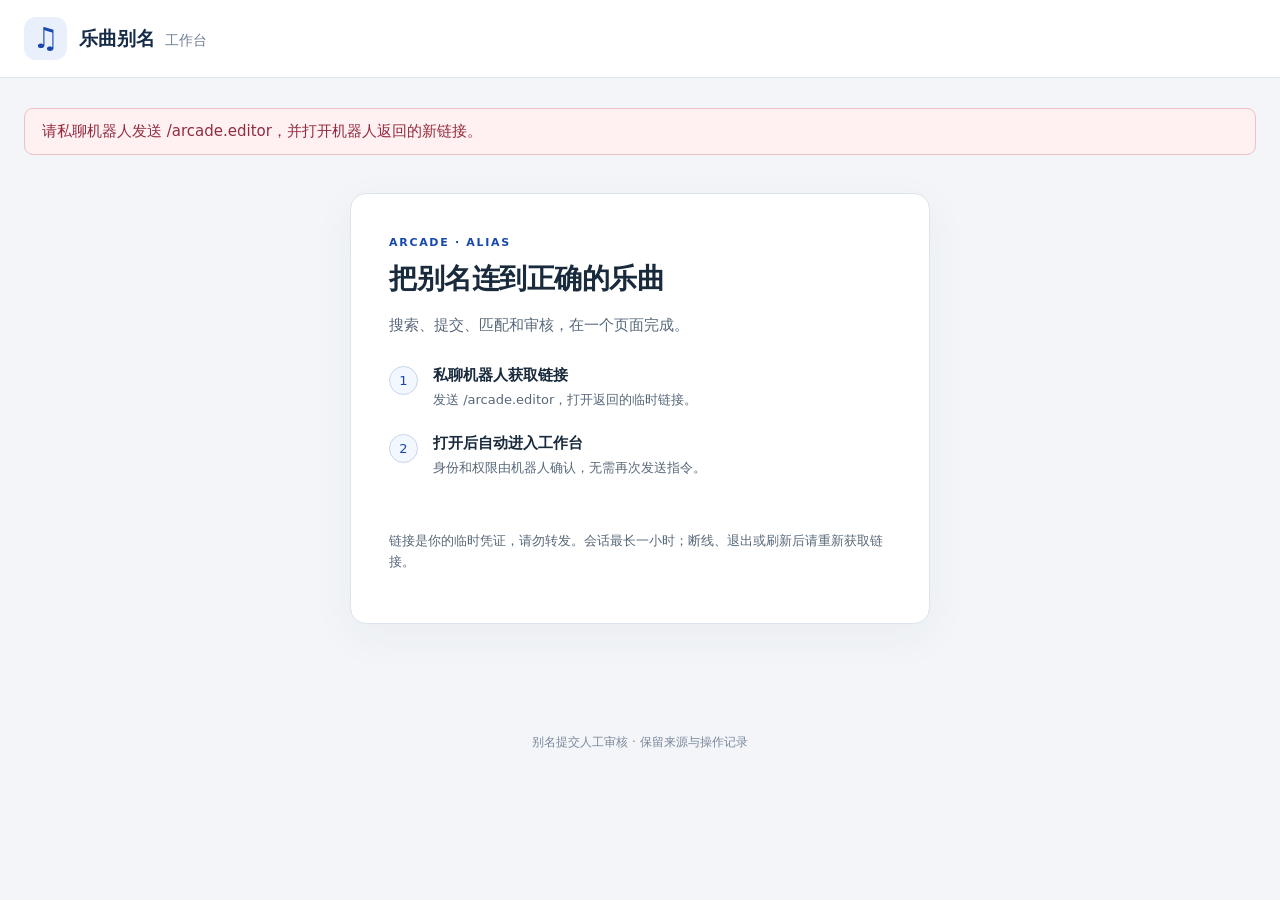
==== src/arcade_helper/web/static/index.html @ 646d93cb "Add standalone alias editor relay Add the optional web relay for standalone alias editing with authe" ====
<!doctype html>
<html lang="zh-CN">
<head>
  <meta charset="utf-8"><meta name="viewport" content="width=device-width, initial-scale=1">
  <meta name="color-scheme" content="light"><title>乐曲别名工作台</title>
  <link rel="stylesheet" href="./portal.css"><script src="./relay.js" defer></script><script src="./portal.js" defer></script>
</head>
<body>
<header class="topbar"><a class="brand" href="./"><span class="brand-icon" aria-hidden="true">♫</span><span>乐曲别名<span class="brand-sub">工作台</span></span></a><div id="account" hidden><span id="identity"></span><button id="logout" class="quiet">退出</button></div></header>
<main>
  <div id="notice" role="status" aria-live="polite" hidden></div>
  <section id="login" class="login-card">
    <span class="eyebrow">ARCADE · ALIAS</span><h1>把别名连到正确的乐曲</h1>
    <p class="muted">搜索、提交、匹配和审核，在一个页面完成。</p>
    <ol class="steps"><li><strong>私聊机器人获取链接</strong><span>发送 /arcade.editor，打开返回的临时链接。</span></li><li><strong>打开后自动进入工作台</strong><span>身份和权限由机器人确认，无需再次发送指令。</span></li></ol>
    <p class="hint">链接是你的临时凭证，请勿转发。会话最长一小时；断线、退出或刷新后请重新获取链接。</p>
  </section>
  <div id="workspace" hidden>
    <div class="page-heading"><div><span class="eyebrow">音乐不止一个名字</span><h1>别名工作台</h1></div><span class="pill">跨游戏共享 · 来源可追溯</span></div>
    <nav class="tabs" aria-label="工作区"><button data-view="submit" aria-current="page">提交别名</button><button data-view="review" class="admin-only" hidden>审核请求</button><button data-view="match" class="admin-only" hidden>曲库匹配</button></nav>
    <section id="view-submit">
      <div class="split">
        <section class="panel"><div class="panel-heading"><h2>1. 找到乐曲</h2><span class="muted">必须选择具体收录</span></div>
          <form id="song-search" class="search-form"><label for="game-filter">游戏</label><select id="game-filter"><option value="">全部游戏</option></select><label for="song-query">曲名、ID 或已有别名</label><div class="input-row"><input id="song-query" required maxlength="256" placeholder="例如 concon〜INAReMIX〜"><button>搜索</button></div></form>
          <p id="search-summary" class="muted">先搜索，再从结果中选择乐曲。</p><div id="song-results" class="results"></div>
        </section>
        <section class="panel"><h2>2. 确认并提交</h2><div id="selection-empty" class="empty">选择左侧搜索结果后，确认音乐版本和别名来源。</div>
          <div id="song-selected" hidden><div id="selected-info"></div><details><summary>同作品的收录</summary><div id="linked-entries"></div></details><div id="evidence-list"></div>
            <form id="alias-form"><label for="alias-text">新别名 <span class="required">*</span></label><input id="alias-text" required maxlength="256" placeholder="输入玩家常用的别名">
              <label for="alias-scope">适用范围</label><select id="alias-scope"><option value="work">同一作品的所有游戏收录</option><option value="game_song">仅当前游戏的这一收录</option></select><p class="hint">共享别名仍记录来源，未指定游戏时优先推断来源游戏。</p>
              <label for="alias-origin">别名来源</label><select id="alias-origin"><option value="selected">当前游戏</option><option value="general">通用来源，不优先推断游戏</option></select>
              <label for="alias-reason">说明 / 依据</label><textarea id="alias-reason" maxlength="2000" rows="3" placeholder="例如社区惯用称呼、出处或纠错原因"></textarea><label for="alias-url">参考链接（可选）</label><input id="alias-url" type="url" maxlength="2048" placeholder="https://">
              <button>提交，等待审核</button><p class="hint">审核通过后生效。重复提交会合并；任何参与提交的人都不能审批该请求。</p>
            </form>
          </div>
        </section>
      </div>
      <section class="panel history"><div class="panel-heading"><h2>我的提交</h2><select id="my-status" aria-label="我的提交状态"><option value="pending">待审核</option><option value="">全部状态</option><option value="approved">已通过</option><option value="rejected">已拒绝</option><option value="withdrawn">已撤回</option></select><button id="my-refresh" class="quiet">刷新</button></div><div id="my-list"></div><button id="my-more" class="secondary" hidden>加载更多</button></section>
    </section>
    <section id="view-review" hidden><div class="split"><section class="panel"><div class="panel-heading"><h2>审核队列</h2><select id="review-status" aria-label="审核状态"><option value="pending">待审核</option><option value="">全部状态</option><option value="approved">已通过</option><option value="rejected">已拒绝</option></select><button id="review-refresh" class="quiet">刷新</button></div><p class="hint">自己的提交和共同提交不能审核。</p><div id="review-list"></div><button id="review-more" class="secondary" hidden>加载更多</button></section><section class="panel"><h2>核对影响</h2><div id="review-detail" class="empty">选择请求，查看歌曲、来源、范围和冲突。</div></section></div></section>
    <section id="view-match" hidden><section class="panel"><div class="panel-heading"><h2>同一音乐的跨游戏匹配</h2><button id="candidate-refresh" class="quiet">刷新</button><button id="associate-open" class="secondary">重新计算匹配</button></div><p class="hint">特殊谱面标记不代表新的音乐版本；Remix、Long 等音乐版本需单独核对。</p><div id="candidate-list" class="candidate-grid"></div><button id="candidate-more" class="secondary" hidden>加载更多</button></section>
      <section class="panel history"><div class="panel-heading"><h2>来源待定记录</h2><button id="import-refresh" class="quiet">刷新</button></div><p class="hint">绑定现有收录、确认新曲或忽略错误记录均生成审核请求。快照变化后需要重新选择来源记录。</p><div id="import-list" class="import-grid"></div><div id="pending-list"></div><button id="pending-more" class="secondary" hidden>加载更多</button><div id="mapping-detail"></div></section>
      <section class="panel history"><h2>手动调整作品关系</h2><p class="hint">用于候选队列之外的误匹配。先按游戏搜索并选择收录，再提交合并或拆分申请。</p><form id="relink-search" class="search-form"><label for="relink-game">游戏</label><select id="relink-game"></select><label for="relink-query">寻找收录</label><div class="input-row"><input id="relink-query" required maxlength="256"><button class="secondary">搜索</button></div></form><div id="relink-results" class="results compact"></div><div id="relink-selection"></div><form id="relink-form"><label for="relink-mode">调整方式</label><select id="relink-mode"><option value="merge">合并到同一作品</option><option value="split">将所选收录拆为独立作品</option></select><label for="relink-reason">理由</label><textarea id="relink-reason" required maxlength="2000" rows="2"></textarea><button>提交关系调整申请</button></form></section>
    </section>
  </div>
</main>
<dialog id="action-dialog"><form id="action-form"><div class="panel-heading"><h2 id="action-title"></h2><button type="button" id="dialog-close" class="quiet" aria-label="关闭对话框">关闭</button></div><p id="action-description" class="muted"></p><div id="action-fields"></div><label for="action-reason">理由 <span class="required">*</span></label><textarea id="action-reason" required maxlength="2000" rows="3"></textarea><div class="button-row"><button type="button" id="dialog-cancel" class="secondary">取消</button><button id="action-submit">确认</button></div><p id="action-error" role="alert"></p></form></dialog>
<dialog id="detail-dialog"><div class="panel-heading"><h2>请求详情</h2><button id="detail-close" class="quiet" aria-label="关闭请求详情">关闭</button></div><div id="detail-content"></div></dialog>
<footer>别名提交人工审核 · 保留来源与操作记录</footer>
</body></html>
---- src/arcade_helper/web/static/portal.css ----
:root{font-family:Inter,"PingFang SC","Microsoft YaHei",system-ui,sans-serif;color:#182a3c;background:#f3f5f8;font-size:15px;--blue:#1748ae;--border:#dde3ec;--muted:#586879}
*{box-sizing:border-box}
body{margin:0}
button,input,select,textarea{font:inherit}
button{min-height:44px;border:1px solid transparent;border-radius:8px;padding:10px 17px;background:var(--blue);color:white;font-weight:600;cursor:pointer}
button:hover:not(:disabled){filter:brightness(.94)}
button:disabled{opacity:.5;cursor:not-allowed}
.secondary{background:white;border-color:#bccbdd;color:#1748ae}
.quiet{background:transparent;color:#43556d;border-color:var(--border)}
input,select,textarea{min-height:44px;border:1px solid #b9c5d5;border-radius:7px;padding:10px 12px;background:white;color:#182a3c;max-width:100%}
textarea{resize:vertical}
label{display:block;font-weight:600;font-size:13px;margin:17px 0 7px}
form>input,form>select,form>textarea{width:100%}
form>button{margin-top:20px}
button:focus-visible,input:focus-visible,select:focus-visible,textarea:focus-visible,summary:focus-visible,a:focus-visible{outline:3px solid #5491ef;outline-offset:3px}
[hidden]{display:none!important}
.topbar{height:78px;background:white;border-bottom:1px solid var(--border);padding:0 max(24px,calc((100vw - 1280px)/2));display:flex;align-items:center;justify-content:space-between;gap:16px}
.brand{display:flex;align-items:center;gap:12px;color:#162b48;font-size:19px;font-weight:750;text-decoration:none;white-space:nowrap}
.brand-icon{background:#e9effb;color:var(--blue);font-size:29px;width:43px;height:43px;border-radius:12px;text-align:center;line-height:43px}
.brand-sub{color:#738096;font-size:14px;font-weight:500;margin-left:10px}
#account{display:flex;align-items:center;gap:12px;font-size:13px}
#identity{max-width:280px;overflow-wrap:anywhere}
main{max-width:1280px;margin:auto;padding:30px 24px 50px}
h1{font-size:29px;line-height:1.35;letter-spacing:-.5px;margin:10px 0 12px}
h2{font-size:17px;margin:0 0 18px;line-height:1.5}
h3{font-size:16px;margin:4px 0 8px;overflow-wrap:anywhere}
p{line-height:1.65}
.muted,.hint{color:var(--muted)}
.hint{font-size:13px;margin:8px 0 12px;line-height:1.6}
.eyebrow{font-size:11px;color:var(--blue);letter-spacing:1.7px;font-weight:700}
.page-heading{display:flex;justify-content:space-between;align-items:center;gap:16px}
.pill,.badge{display:inline-block;background:#edf2fa;color:#466180;font-size:12px;padding:5px 9px;border-radius:6px;line-height:1.4;white-space:normal}
.badge.pending{background:#fff2db;color:#8b5105}
.badge.approved{background:#e8f5ec;color:#20623b}
.badge.rejected,.badge.withdrawn{background:#f6ecee;color:#8e3447}
.tags{display:flex;flex-wrap:wrap;gap:7px;margin:8px 0}
.tabs{display:flex;gap:5px;border-bottom:1px solid var(--border);margin:14px 0 24px}
.tabs button{background:transparent;color:#5e6f84;border-radius:0;min-width:110px;padding:13px 14px;border-bottom:3px solid transparent}
.tabs button[aria-current="page"]{border-bottom-color:var(--blue);color:var(--blue)}
.split{display:grid;grid-template-columns:minmax(0,1fr) minmax(0,1fr);gap:22px;align-items:start}
.panel{background:white;border:1px solid var(--border);border-radius:12px;padding:24px;min-width:0;box-shadow:0 3px 10px #213b5410}
.panel-heading{display:flex;align-items:center;gap:12px;flex-wrap:wrap;margin-bottom:16px}
.panel-heading h2{margin:0;margin-right:auto}
.panel-heading .muted{font-size:12px}
.panel-heading select{width:auto}
.input-row{display:flex;gap:8px}
.input-row input{flex:1;min-width:0}
.search-form>label:first-child{margin-top:0}
.empty{background:#f7f9fc;border:1px dashed #cbd6e4;padding:35px 22px;border-radius:9px;text-align:center;color:#6b7c90;line-height:1.8}
.results{display:flex;flex-direction:column;gap:8px;max-height:580px;overflow-y:auto;padding:3px}
.result,.request-row{width:100%;text-align:left;background:white;border:1px solid var(--border);color:inherit;border-radius:9px;padding:14px 16px;font-weight:400}
.result:hover,.result.selected{border-color:#5784cd;background:#f5f8ff}
.result strong,.request-row strong{display:block;margin:3px 0;overflow-wrap:anywhere}
.result .muted,.request-row .muted{font-size:12px;display:block;line-height:1.6}
.result .badge{margin-right:6px}
.history{margin-top:22px}
.request-row{margin-bottom:8px}
.request-row .topline{display:flex;justify-content:space-between;gap:10px;margin-bottom:5px}
.detail-block{border-bottom:1px solid var(--border);padding:12px 0}
.detail-block:first-child{padding-top:0}
.detail-block p{margin:5px 0}
.song-meta{padding:18px;background:#f1f5fc;border-radius:9px;margin:12px 0}
.song-meta .muted{font-size:13px}
details{margin:15px 0;font-size:13px}
summary{cursor:pointer;min-height:44px;display:flex;align-items:center;color:#435c78}
pre{padding:14px;background:#f3f5f9;border-radius:7px;white-space:pre-wrap;overflow-wrap:anywhere;font-size:12px;max-height:280px;overflow:auto}
.required{color:#af3042}
.warning{background:#fff5df;color:#805117;border:1px solid #efd294;border-radius:8px;padding:12px;line-height:1.65;font-size:13px}
.button-row{display:flex;flex-wrap:wrap;gap:10px;margin-top:18px}
.check-row{display:flex;align-items:flex-start;gap:8px;font-weight:400;line-height:1.6}
.check-row input{min-height:20px;width:20px;flex-shrink:0;margin-top:2px}
.evidence{border-top:1px solid var(--border);padding:12px 0}
.evidence .actions{display:flex;flex-wrap:wrap;gap:7px;margin-top:8px}
.evidence .actions button{font-size:12px;padding:8px 10px}
.candidate-grid{display:grid;grid-template-columns:repeat(2,minmax(0,1fr));gap:15px}
.candidate{border:1px solid var(--border);border-radius:9px;padding:17px}
.compare{display:grid;grid-template-columns:minmax(0,1fr) minmax(0,1fr);gap:12px}
.compare .song-meta{padding:13px;margin:8px 0}
.import-grid{display:flex;flex-wrap:wrap;gap:10px;margin-bottom:20px}
.import-card{background:#f6f8fc;color:#182a3c;border:1px solid var(--border);text-align:left;font-weight:400}
.compact{max-height:270px;margin:12px 0}
.selection-chip{display:flex;align-items:center;justify-content:space-between;gap:10px;border-bottom:1px solid var(--border);padding:9px 0;overflow-wrap:anywhere}
#mapping-detail{margin-top:20px}
#notice{position:sticky;top:10px;z-index:5;background:#eaf3fd;color:#174778;border:1px solid #afc9eb;padding:13px 17px;border-radius:9px;margin-bottom:20px;overflow-wrap:anywhere}
#notice.error{background:#fff0f1;border-color:#edc1c6;color:#932b3e}
.login-card{max-width:580px;margin:38px auto;background:white;border:1px solid var(--border);border-radius:16px;padding:38px;box-shadow:0 12px 45px #2340690c}
.login-card h1{font-size:28px}
.steps{padding:0;list-style:none;counter-reset:steps;margin:28px 0}
.steps li{counter-increment:steps;position:relative;padding:0 0 24px 44px}
.steps li:before{content:counter(steps);position:absolute;left:0;top:0;border:1px solid #c6d5ec;border-radius:50%;background:#f3f7ff;color:var(--blue);width:27px;height:27px;text-align:center;line-height:27px;font-size:13px}
.steps span{display:block;color:var(--muted);font-size:13px;line-height:1.6;margin-top:5px}
footer{text-align:center;color:#7a889b;font-size:12px;padding:22px}
dialog{border:1px solid var(--border);border-radius:12px;max-width:580px;width:calc(100% - 36px);padding:25px;color:#182a3c;max-height:85vh;overflow:auto}
dialog::backdrop{background:#14243a80}
#action-error{color:#a72d40;font-size:13px;overflow-wrap:anywhere}
.danger{background:#a73247}
.loading{color:var(--muted);padding:18px}
.inline-list{margin:10px 0;line-height:1.8;overflow-wrap:anywhere}
@media(max-width:850px){.split{grid-template-columns:1fr}
.candidate-grid{grid-template-columns:1fr}
.page-heading>.pill{display:none}
.panel{padding:19px}
.topbar{padding:0 20px}
main{padding:23px 18px 35px}
.brand-sub{display:none}
#identity{max-width:140px}
.results{max-height:360px}
}
@media(max-width:450px){.topbar{height:68px;padding:0 14px}
.brand{font-size:16px;gap:8px}
.brand-icon{width:34px;height:34px;font-size:24px;line-height:34px}
.login-card{padding:25px 20px;margin:16px 0}
.login-card h1{font-size:25px}
h1{font-size:25px}
.tabs button{min-width:0;flex:1;padding:12px 10px}
.compare{grid-template-columns:1fr}
#account{gap:6px}
#identity{max-width:100px;font-size:11px}
.panel-heading{gap:8px}
.input-row button{padding:10px 13px}
}
@media(prefers-reduced-motion:no-preference){button{transition:background-color .12s,border-color .12s}
}


.request-item{display:flex;gap:8px;align-items:center;margin-bottom:8px}
.request-item .request-row{margin:0;flex:1;min-width:0}
.request-item>button{flex-shrink:0;font-size:12px;padding:10px}


.song-meta{overflow-wrap:anywhere}
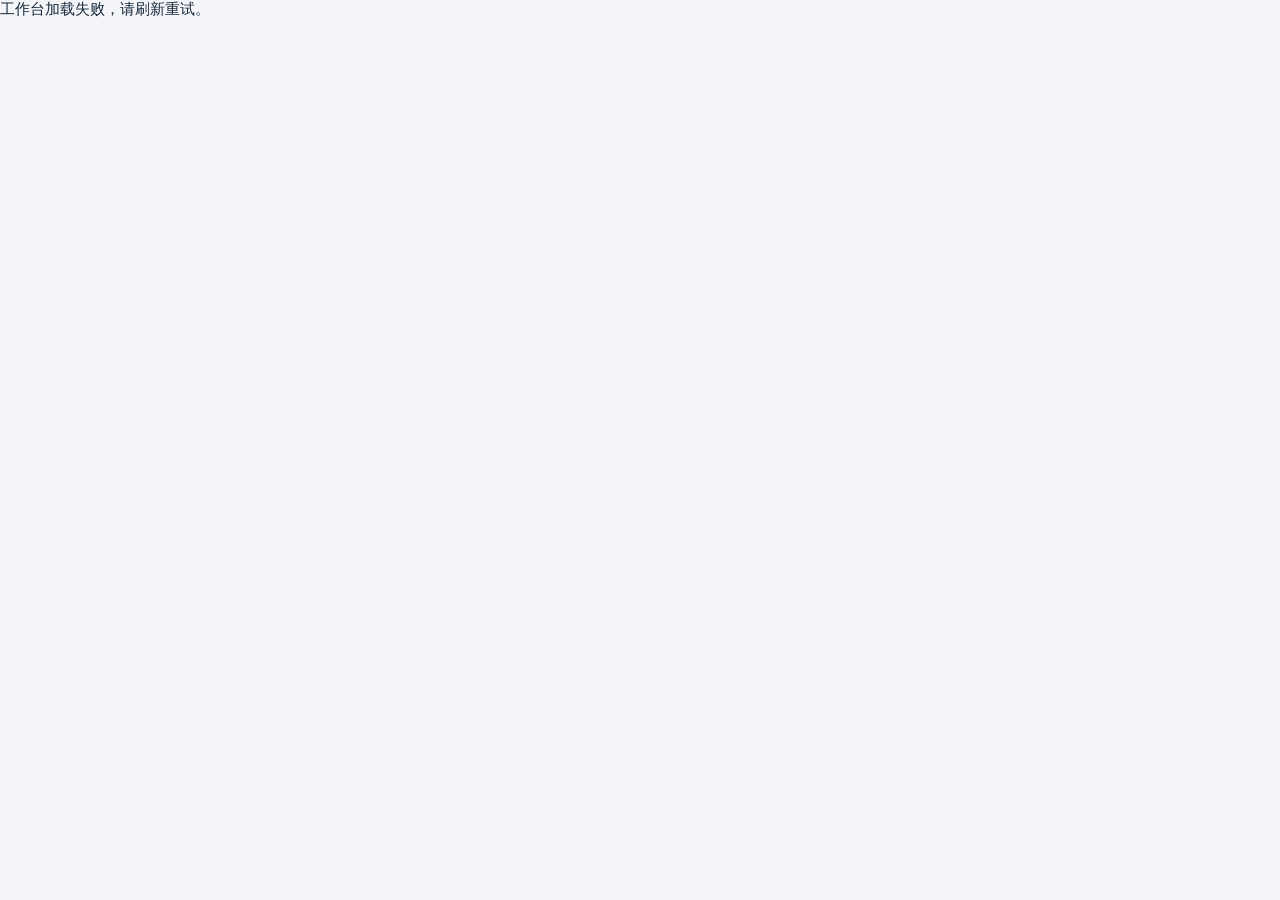
==== commit 9be99dd9: "feat(web): support shared management entry points Extract the alias panel for embedding while retain" ====
--- a/src/arcade_helper/web/static/index.html
+++ b/src/arcade_helper/web/static/index.html
@@ -5,46 +5,4 @@
   <meta name="color-scheme" content="light"><title>乐曲别名工作台</title>
   <link rel="stylesheet" href="./portal.css"><script src="./relay.js" defer></script><script src="./portal.js" defer></script>
 </head>
-<body>
-<header class="topbar"><a class="brand" href="./"><span class="brand-icon" aria-hidden="true">♫</span><span>乐曲别名<span class="brand-sub">工作台</span></span></a><div id="account" hidden><span id="identity"></span><button id="logout" class="quiet">退出</button></div></header>
-<main>
-  <div id="notice" role="status" aria-live="polite" hidden></div>
-  <section id="login" class="login-card">
-    <span class="eyebrow">ARCADE · ALIAS</span><h1>把别名连到正确的乐曲</h1>
-    <p class="muted">搜索、提交、匹配和审核，在一个页面完成。</p>
-    <ol class="steps"><li><strong>私聊机器人获取链接</strong><span>发送 /arcade.editor，打开返回的临时链接。</span></li><li><strong>打开后自动进入工作台</strong><span>身份和权限由机器人确认，无需再次发送指令。</span></li></ol>
-    <p class="hint">链接是你的临时凭证，请勿转发。会话最长一小时；断线、退出或刷新后请重新获取链接。</p>
-  </section>
-  <div id="workspace" hidden>
-    <div class="page-heading"><div><span class="eyebrow">音乐不止一个名字</span><h1>别名工作台</h1></div><span class="pill">跨游戏共享 · 来源可追溯</span></div>
-    <nav class="tabs" aria-label="工作区"><button data-view="submit" aria-current="page">提交别名</button><button data-view="review" class="admin-only" hidden>审核请求</button><button data-view="match" class="admin-only" hidden>曲库匹配</button></nav>
-    <section id="view-submit">
-      <div class="split">
-        <section class="panel"><div class="panel-heading"><h2>1. 找到乐曲</h2><span class="muted">必须选择具体收录</span></div>
-          <form id="song-search" class="search-form"><label for="game-filter">游戏</label><select id="game-filter"><option value="">全部游戏</option></select><label for="song-query">曲名、ID 或已有别名</label><div class="input-row"><input id="song-query" required maxlength="256" placeholder="例如 concon〜INAReMIX〜"><button>搜索</button></div></form>
-          <p id="search-summary" class="muted">先搜索，再从结果中选择乐曲。</p><div id="song-results" class="results"></div>
-        </section>
-        <section class="panel"><h2>2. 确认并提交</h2><div id="selection-empty" class="empty">选择左侧搜索结果后，确认音乐版本和别名来源。</div>
-          <div id="song-selected" hidden><div id="selected-info"></div><details><summary>同作品的收录</summary><div id="linked-entries"></div></details><div id="evidence-list"></div>
-            <form id="alias-form"><label for="alias-text">新别名 <span class="required">*</span></label><input id="alias-text" required maxlength="256" placeholder="输入玩家常用的别名">
-              <label for="alias-scope">适用范围</label><select id="alias-scope"><option value="work">同一作品的所有游戏收录</option><option value="game_song">仅当前游戏的这一收录</option></select><p class="hint">共享别名仍记录来源，未指定游戏时优先推断来源游戏。</p>
-              <label for="alias-origin">别名来源</label><select id="alias-origin"><option value="selected">当前游戏</option><option value="general">通用来源，不优先推断游戏</option></select>
-              <label for="alias-reason">说明 / 依据</label><textarea id="alias-reason" maxlength="2000" rows="3" placeholder="例如社区惯用称呼、出处或纠错原因"></textarea><label for="alias-url">参考链接（可选）</label><input id="alias-url" type="url" maxlength="2048" placeholder="https://">
-              <button>提交，等待审核</button><p class="hint">审核通过后生效。重复提交会合并；任何参与提交的人都不能审批该请求。</p>
-            </form>
-          </div>
-        </section>
-      </div>
-      <section class="panel history"><div class="panel-heading"><h2>我的提交</h2><select id="my-status" aria-label="我的提交状态"><option value="pending">待审核</option><option value="">全部状态</option><option value="approved">已通过</option><option value="rejected">已拒绝</option><option value="withdrawn">已撤回</option></select><button id="my-refresh" class="quiet">刷新</button></div><div id="my-list"></div><button id="my-more" class="secondary" hidden>加载更多</button></section>
-    </section>
-    <section id="view-review" hidden><div class="split"><section class="panel"><div class="panel-heading"><h2>审核队列</h2><select id="review-status" aria-label="审核状态"><option value="pending">待审核</option><option value="">全部状态</option><option value="approved">已通过</option><option value="rejected">已拒绝</option></select><button id="review-refresh" class="quiet">刷新</button></div><p class="hint">自己的提交和共同提交不能审核。</p><div id="review-list"></div><button id="review-more" class="secondary" hidden>加载更多</button></section><section class="panel"><h2>核对影响</h2><div id="review-detail" class="empty">选择请求，查看歌曲、来源、范围和冲突。</div></section></div></section>
-    <section id="view-match" hidden><section class="panel"><div class="panel-heading"><h2>同一音乐的跨游戏匹配</h2><button id="candidate-refresh" class="quiet">刷新</button><button id="associate-open" class="secondary">重新计算匹配</button></div><p class="hint">特殊谱面标记不代表新的音乐版本；Remix、Long 等音乐版本需单独核对。</p><div id="candidate-list" class="candidate-grid"></div><button id="candidate-more" class="secondary" hidden>加载更多</button></section>
-      <section class="panel history"><div class="panel-heading"><h2>来源待定记录</h2><button id="import-refresh" class="quiet">刷新</button></div><p class="hint">绑定现有收录、确认新曲或忽略错误记录均生成审核请求。快照变化后需要重新选择来源记录。</p><div id="import-list" class="import-grid"></div><div id="pending-list"></div><button id="pending-more" class="secondary" hidden>加载更多</button><div id="mapping-detail"></div></section>
-      <section class="panel history"><h2>手动调整作品关系</h2><p class="hint">用于候选队列之外的误匹配。先按游戏搜索并选择收录，再提交合并或拆分申请。</p><form id="relink-search" class="search-form"><label for="relink-game">游戏</label><select id="relink-game"></select><label for="relink-query">寻找收录</label><div class="input-row"><input id="relink-query" required maxlength="256"><button class="secondary">搜索</button></div></form><div id="relink-results" class="results compact"></div><div id="relink-selection"></div><form id="relink-form"><label for="relink-mode">调整方式</label><select id="relink-mode"><option value="merge">合并到同一作品</option><option value="split">将所选收录拆为独立作品</option></select><label for="relink-reason">理由</label><textarea id="relink-reason" required maxlength="2000" rows="2"></textarea><button>提交关系调整申请</button></form></section>
-    </section>
-  </div>
-</main>
-<dialog id="action-dialog"><form id="action-form"><div class="panel-heading"><h2 id="action-title"></h2><button type="button" id="dialog-close" class="quiet" aria-label="关闭对话框">关闭</button></div><p id="action-description" class="muted"></p><div id="action-fields"></div><label for="action-reason">理由 <span class="required">*</span></label><textarea id="action-reason" required maxlength="2000" rows="3"></textarea><div class="button-row"><button type="button" id="dialog-cancel" class="secondary">取消</button><button id="action-submit">确认</button></div><p id="action-error" role="alert"></p></form></dialog>
-<dialog id="detail-dialog"><div class="panel-heading"><h2>请求详情</h2><button id="detail-close" class="quiet" aria-label="关闭请求详情">关闭</button></div><div id="detail-content"></div></dialog>
-<footer>别名提交人工审核 · 保留来源与操作记录</footer>
-</body></html>
+<body class="alias-panel"><div id="alias-root"></div></body></html>
--- a/src/arcade_helper/web/static/portal.css
+++ b/src/arcade_helper/web/static/portal.css
@@ -1,6 +1,7 @@
-:root{font-family:Inter,"PingFang SC","Microsoft YaHei",system-ui,sans-serif;color:#182a3c;background:#f3f5f8;font-size:15px;--blue:#1748ae;--border:#dde3ec;--muted:#586879}
+@scope (.alias-panel) {
+:scope{font-family:Inter,"PingFang SC","Microsoft YaHei",system-ui,sans-serif;color:#182a3c;background:#f3f5f8;font-size:15px;--blue:#1748ae;--border:#dde3ec;--muted:#586879}
 *{box-sizing:border-box}
-body{margin:0}
+:scope{margin:0}
 button,input,select,textarea{font:inherit}
 button{min-height:44px;border:1px solid transparent;border-radius:8px;padding:10px 17px;background:var(--blue);color:white;font-weight:600;cursor:pointer}
 button:hover:not(:disabled){filter:brightness(.94)}
@@ -49,6 +50,7 @@
 .empty{background:#f7f9fc;border:1px dashed #cbd6e4;padding:35px 22px;border-radius:9px;text-align:center;color:#6b7c90;line-height:1.8}
 .results{display:flex;flex-direction:column;gap:8px;max-height:580px;overflow-y:auto;padding:3px}
 .result,.request-row{width:100%;text-align:left;background:white;border:1px solid var(--border);color:inherit;border-radius:9px;padding:14px 16px;font-weight:400}
+.results>.result{flex-shrink:0}
 .result:hover,.result.selected{border-color:#5784cd;background:#f5f8ff}
 .result strong,.request-row strong{display:block;margin:3px 0;overflow-wrap:anywhere}
 .result .muted,.request-row .muted{font-size:12px;display:block;line-height:1.6}
@@ -81,8 +83,8 @@
 .compact{max-height:270px;margin:12px 0}
 .selection-chip{display:flex;align-items:center;justify-content:space-between;gap:10px;border-bottom:1px solid var(--border);padding:9px 0;overflow-wrap:anywhere}
 #mapping-detail{margin-top:20px}
-#notice{position:sticky;top:10px;z-index:5;background:#eaf3fd;color:#174778;border:1px solid #afc9eb;padding:13px 17px;border-radius:9px;margin-bottom:20px;overflow-wrap:anywhere}
-#notice.error{background:#fff0f1;border-color:#edc1c6;color:#932b3e}
+#alias-notice{position:sticky;top:10px;z-index:5;background:#eaf3fd;color:#174778;border:1px solid #afc9eb;padding:13px 17px;border-radius:9px;margin-bottom:20px;overflow-wrap:anywhere}
+#alias-notice.error{background:#fff0f1;border-color:#edc1c6;color:#932b3e}
 .login-card{max-width:580px;margin:38px auto;background:white;border:1px solid var(--border);border-radius:16px;padding:38px;box-shadow:0 12px 45px #2340690c}
 .login-card h1{font-size:28px}
 .steps{padding:0;list-style:none;counter-reset:steps;margin:28px 0}
@@ -130,3 +132,5 @@
 
 .song-meta{overflow-wrap:anywhere}
 
+
+}
